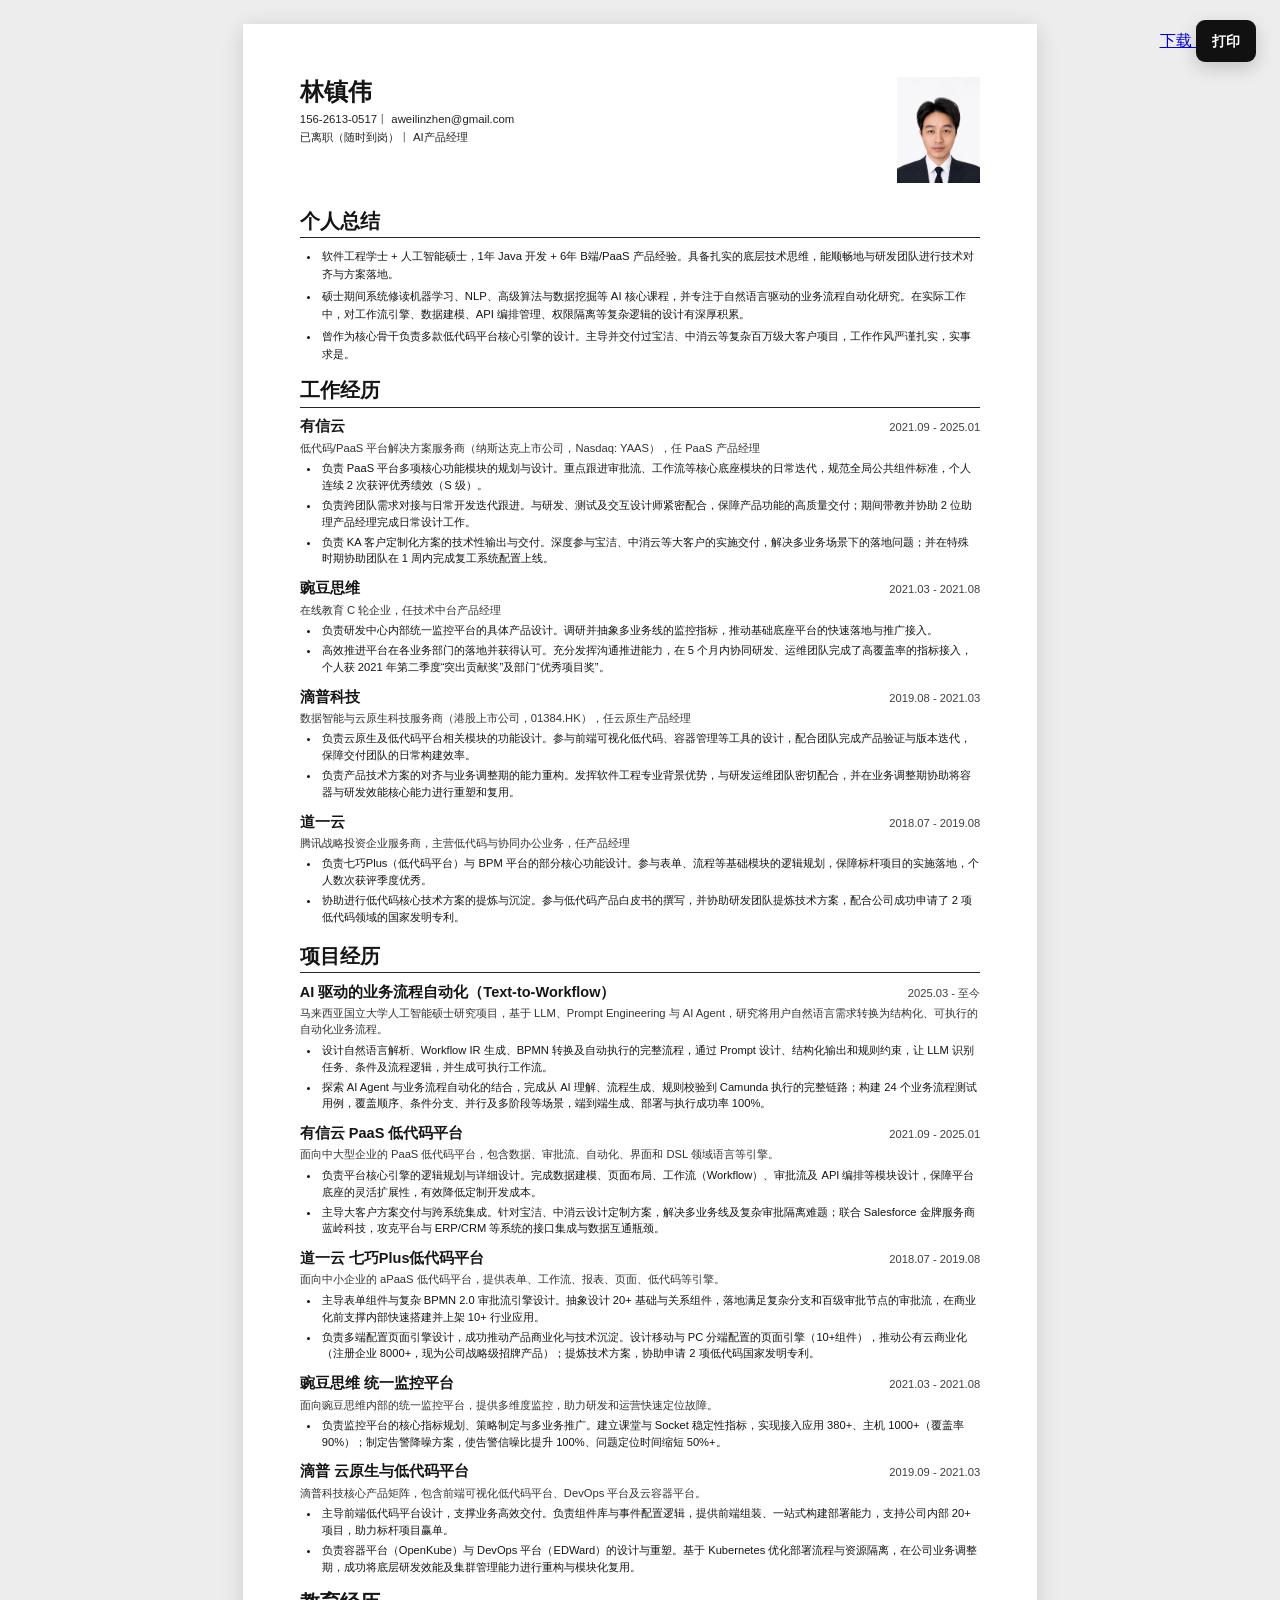
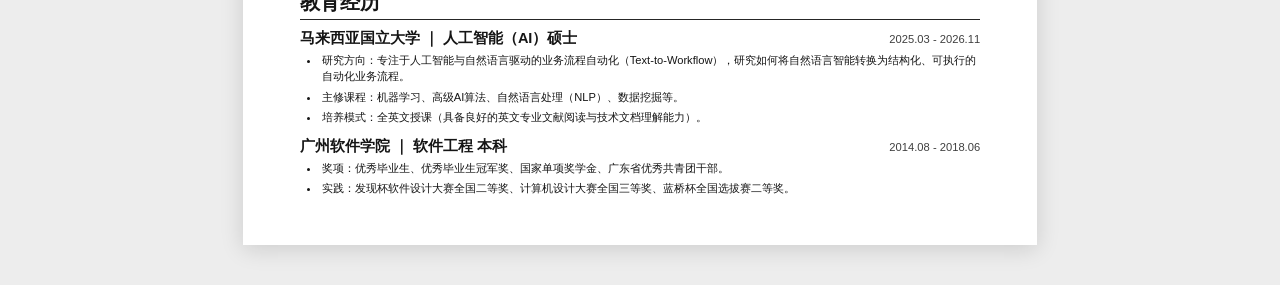
==== index.html @ 9d47ed80 "Update index.html" ====
<!doctype html>
<html lang="zh-CN">

<head>
  <meta charset="UTF-8" />

  <meta
    name="viewport"
    content="width=device-width, initial-scale=1.0"
  />

  <meta
    name="description"
    content="林镇伟 - AI产品经理个人简历"
  />

  <title>
    林镇伟｜AI产品经理简历
  </title>

  <link
    rel="icon"
    type="image/png"
    sizes="32x32"
    href="assets/favicon-lz-32.png"
  />

  <link
    rel="stylesheet"
    href="style.css"
  />

  <script
    defer
    src="resume-data.js"
  ></script>

  <script
    defer
    src="app.js"
  ></script>
</head>

<body>

  <!--
    PC 端页面操作

    下载：
    直接下载仓库根目录 resume.pdf

    打印：
    由 app.js 监听 #printButton
    调用浏览器打印功能
  -->

  <div
    class="page-actions"
    aria-label="简历操作"
  >

    <a
      class="action-button download-button"
      href="resume.pdf"
      download="林镇伟-AI产品经理简历.pdf"
      aria-label="下载简历PDF"
    >
      下载
    </a>

    <button
      id="printButton"
      class="action-button print-button"
      type="button"
      aria-label="打印简历"
    >
      打印
    </button>

  </div>

  <!-- 简历主体 -->

  <main
    id="resume"
    class="resume"
    aria-label="林镇伟AI产品经理简历"
  ></main>

</body>

</html>
---- style.css ----
:root {
  color-scheme: light;

  --paper-width: 210mm;
  --paper-height: 297mm;

  --paper-bg: #ffffff;
  --canvas-bg: #ededed;

  --text: #151515;
  --muted: #3f3f3f;
  --line: #262626;

  --screen-gap: 24px;
}

/* =========================
   基础设置
========================= */

*,
*::before,
*::after {
  box-sizing: border-box;
}

html,
body {
  margin: 0;
  min-height: 100%;
}

body {
  background: var(--canvas-bg);
  color: var(--text);

  font-family:
    "PingFang SC",
    "Microsoft YaHei",
    "Noto Sans CJK SC",
    Arial,
    sans-serif;

  -webkit-font-smoothing: antialiased;
  -moz-osx-font-smoothing: grayscale;

  -webkit-print-color-adjust: exact;
  print-color-adjust: exact;
}

/* =========================
   简历整体
========================= */

.resume {
  display: flex;
  flex-direction: column;
  align-items: center;

  gap: var(--screen-gap);

  padding: 24px 16px 40px;
}

/* =========================
   默认 A4 页面
========================= */

.resume-page {
  width: min(
    var(--paper-width),
    calc(100vw - 32px)
  );

  height: var(--paper-height);

  padding:
    14mm
    15mm
    12mm;

  overflow: hidden;

  background: var(--paper-bg);

  box-shadow:
    0 4px 22px
    rgb(0 0 0 / 14%);
}

/* =========================
   顶部个人信息
========================= */

.profile-header {
  min-height: 31mm;

  display: flex;
  align-items: flex-start;
  justify-content: space-between;

  gap: 18px;

  margin-bottom: 4.5mm;
}

.profile-main {
  min-width: 0;
  padding-top: 0.5mm;
}

.profile-main h1 {
  margin:
    0
    0
    1.6mm;

  font-size: 24px;
  line-height: 1.1;

  font-weight: 700;

  letter-spacing: 0.01em;
}

/* =========================
   联系方式 / 求职状态
========================= */

.contact-line,
.status-line {
  display: flex;
  flex-wrap: wrap;
  align-items: center;

  gap: 0;

  margin: 0;

  font-size: 11.4px;
  line-height: 1.55;

  color: #222;
}

/*
  只在第2个及后续项目前添加分隔符。
  避免首项前出现多余的“丨”。
*/

.contact-line span + span::before,
.status-line span + span::before {
  content: " 丨 ";
  color: #555;
}

/* =========================
   头像
========================= */

.profile-photo {
  width: 22mm;
  height: 28mm;

  object-fit: cover;
  object-position: center 20%;

  flex: 0 0 auto;
}

/* =========================
   模块
========================= */

.resume-section + .resume-section {
  margin-top: 4.5mm;
}

.section-title {
  margin:
    0
    0
    2.6mm;

  padding:
    0
    0
    1.4mm;

  border-bottom:
    1.6px solid
    var(--line);

  font-size: 20px;
  line-height: 1.05;

  font-weight: 700;
}

/* =========================
   列表
========================= */

.bullet-list {
  margin: 0;

  padding-left: 5.3mm;

  font-size: 11.3px;
  line-height: 1.55;
}

.bullet-list li {
  margin:
    0
    0
    1.35mm;

  padding-left: 0.5mm;
}

.bullet-list li:last-child {
  margin-bottom: 0;
}

/* =========================
   工作经历 / 项目经历 / 教育经历
========================= */

.entry {
  margin:
    0
    0
    3.2mm;

  break-inside: avoid;
  page-break-inside: avoid;
}

.entry:last-child {
  margin-bottom: 0;
}

/* 标题 + 日期 */

.entry-heading {
  display: grid;

  grid-template-columns:
    minmax(0, 1fr)
    auto;

  align-items: baseline;

  gap: 10mm;

  margin-bottom: 0.7mm;
}

.entry-heading h3 {
  margin: 0;

  font-size: 14.5px;
  line-height: 1.35;

  font-weight: 700;
}

.entry-heading time {
  white-space: nowrap;

  font-size: 11.2px;
  line-height: 1.35;

  color: var(--muted);
}

/* 公司 / 项目简介 */

.entry-subtitle {
  margin:
    0
    0
    1.1mm;

  font-size: 11.2px;
  line-height: 1.45;

  color: #333;
}

/* 经历正文 */

.entry .bullet-list {
  font-size: 11.15px;
  line-height: 1.5;
}

.entry .bullet-list li {
  margin-bottom: 0.9mm;
}

/* =========================
   打印按钮
========================= */

.page-actions {
  position: fixed;

  top: 20px;
  right: 24px;

  z-index: 30;
}

.print-button {
  min-height: 42px;

  padding:
    0
    16px;

  border: 0;
  border-radius: 9px;

  background: #111;
  color: #fff;

  font:
    600
    14px / 1
    "PingFang SC",
    "Microsoft YaHei",
    Arial,
    sans-serif;

  box-shadow:
    0 6px 18px
    rgb(0 0 0 / 18%);

  cursor: pointer;
}

.print-button:hover {
  background: #2b2b2b;
}

.print-button:disabled {
  opacity: 0.65;
  cursor: wait;
}

/* =========================================================
   PC 浏览模式
   两个 resume-page 在视觉上合并成一张连续长页
========================================================= */

@media screen and (min-width: 721px) {

  .resume {
    display: block;

    width: min(
      var(--paper-width),
      calc(100vw - 32px)
    );

    margin:
      24px
      auto
      40px;

    padding: 0;

    background: #fff;

    box-shadow:
      0 4px 22px
      rgb(0 0 0 / 14%);
  }

  .resume-page {
    width: 100%;

    /*
      PC 浏览时取消 A4 固定高度。
      内容根据实际长度自然撑开。
    */
    height: auto;
    min-height: 0;

    margin: 0;

    overflow: visible;

    background: #fff;

    box-shadow: none;
  }

  /*
    第一页底部不再保留完整 A4 下边距，
    避免工作经历和项目经历之间出现过大空白。
  */

  .page-one {
    padding-bottom: 0;
  }

  /*
    第二页在 PC 端只是上一部分内容的延续，
    仅保留正常模块级间距。
  */

  .page-two {
    padding-top: 4.5mm;
  }
}

/* =========================
   手机端
========================= */

@media screen and (max-width: 720px) {

  :root {
    --screen-gap: 14px;
  }

  .resume {
    padding:
      12px
      8px
      24px;
  }

  /*
    手机端也取消固定 A4 高度，
    避免出现大量空白区域。
  */

  .resume-page {
    width:
      calc(100vw - 16px);

    height: auto;
    min-height: 0;

    padding:
      7vw
      6.2vw;

    overflow: visible;

    box-shadow:
      0 2px 14px
      rgb(0 0 0 / 12%);
  }

  /*
    手机端视觉上同样连续显示。
  */

  .page-one {
    padding-bottom: 0;
  }

  .page-two {
    padding-top: 5vw;
  }

  .page-actions {
    display: none;
  }

  .profile-header {
    min-height: 0;
  }

  .profile-photo {
    width: 18vw;
    height: 23vw;

    max-width: 82px;
    max-height: 105px;
  }

  .profile-main h1 {
    font-size:
      clamp(
        20px,
        5.5vw,
        24px
      );
  }

  .section-title {
    font-size:
      clamp(
        17px,
        4.7vw,
        20px
      );
  }

  .entry-heading {
    gap: 8px;
  }

  .entry-heading h3 {
    font-size:
      clamp(
        12px,
        3.5vw,
        14.5px
      );
  }

  .entry-heading time,
  .entry-subtitle,
  .bullet-list,
  .entry .bullet-list,
  .contact-line,
  .status-line {
    font-size:
      clamp(
        9px,
        2.65vw,
        11.3px
      );
  }
}

/* =========================================================
   打印设置
========================================================= */

@page {
  size: A4 portrait;
  margin: 0;
}

@media print {

  html,
  body {
    margin: 0 !important;
    padding: 0 !important;

    width: auto !important;

    height: auto !important;
    min-height: 0 !important;

    background: #fff !important;

    overflow: visible !important;
  }

  body {
    -webkit-print-color-adjust:
      exact
      !important;

    print-color-adjust:
      exact
      !important;
  }

  /* 隐藏打印按钮 */

  .page-actions {
    display: none !important;
  }

  /* =========================
     打印容器
  ========================= */

  .resume {
    display: block !important;

    width:
      var(--paper-width)
      !important;

    margin: 0 !important;
    padding: 0 !important;

    background:
      #fff
      !important;

    box-shadow:
      none
      !important;
  }

  /*
    打印时重新恢复为两张标准 A4 页面。

    使用 296mm 而不是刚好 297mm，
    给 Chrome / Edge / Safari 的 mm→px
    换算留下约 1mm 的安全余量。

    避免：
    - 多出第3张空白页
    - 第二页底部被裁切
    - 浏览器自动缩放
  */

  .resume-page {
    display: block !important;

    width:
      var(--paper-width)
      !important;

    height:
      296mm
      !important;

    min-height:
      296mm
      !important;

    max-height:
      296mm
      !important;

    margin:
      0
      !important;

    padding:
      14mm
      15mm
      12mm
      !important;

    overflow:
      hidden
      !important;

    background:
      #fff
      !important;

    box-shadow:
      none
      !important;

    /*
      不对整页设置 avoid。
      否则可能和强制分页规则冲突。
    */

    break-inside:
      auto
      !important;

    page-break-inside:
      auto
      !important;

    break-before:
      auto
      !important;

    page-break-before:
      auto
      !important;
  }

  /*
    第一页结束后强制分页。

    结构：

    第1页
    ───────
    第2页
  */

  .resume-page:first-child {
    break-after:
      page
      !important;

    page-break-after:
      always
      !important;
  }

  /*
    最后一页不再继续分页。
  */

  .resume-page:last-child {
    break-after:
      auto
      !important;

    page-break-after:
      auto
      !important;
  }

  /*
    单条工作经历 / 项目经历
    尽量不要跨页拆分。
  */

  .entry {
    break-inside:
      avoid-page
      !important;

    page-break-inside:
      avoid
      !important;
  }

  /*
    打印时禁用动画与过渡，
    避免浏览器捕捉到中间状态。
  */

  *,
  *::before,
  *::after {
    animation:
      none
      !important;

    transition:
      none
      !important;
  }
}
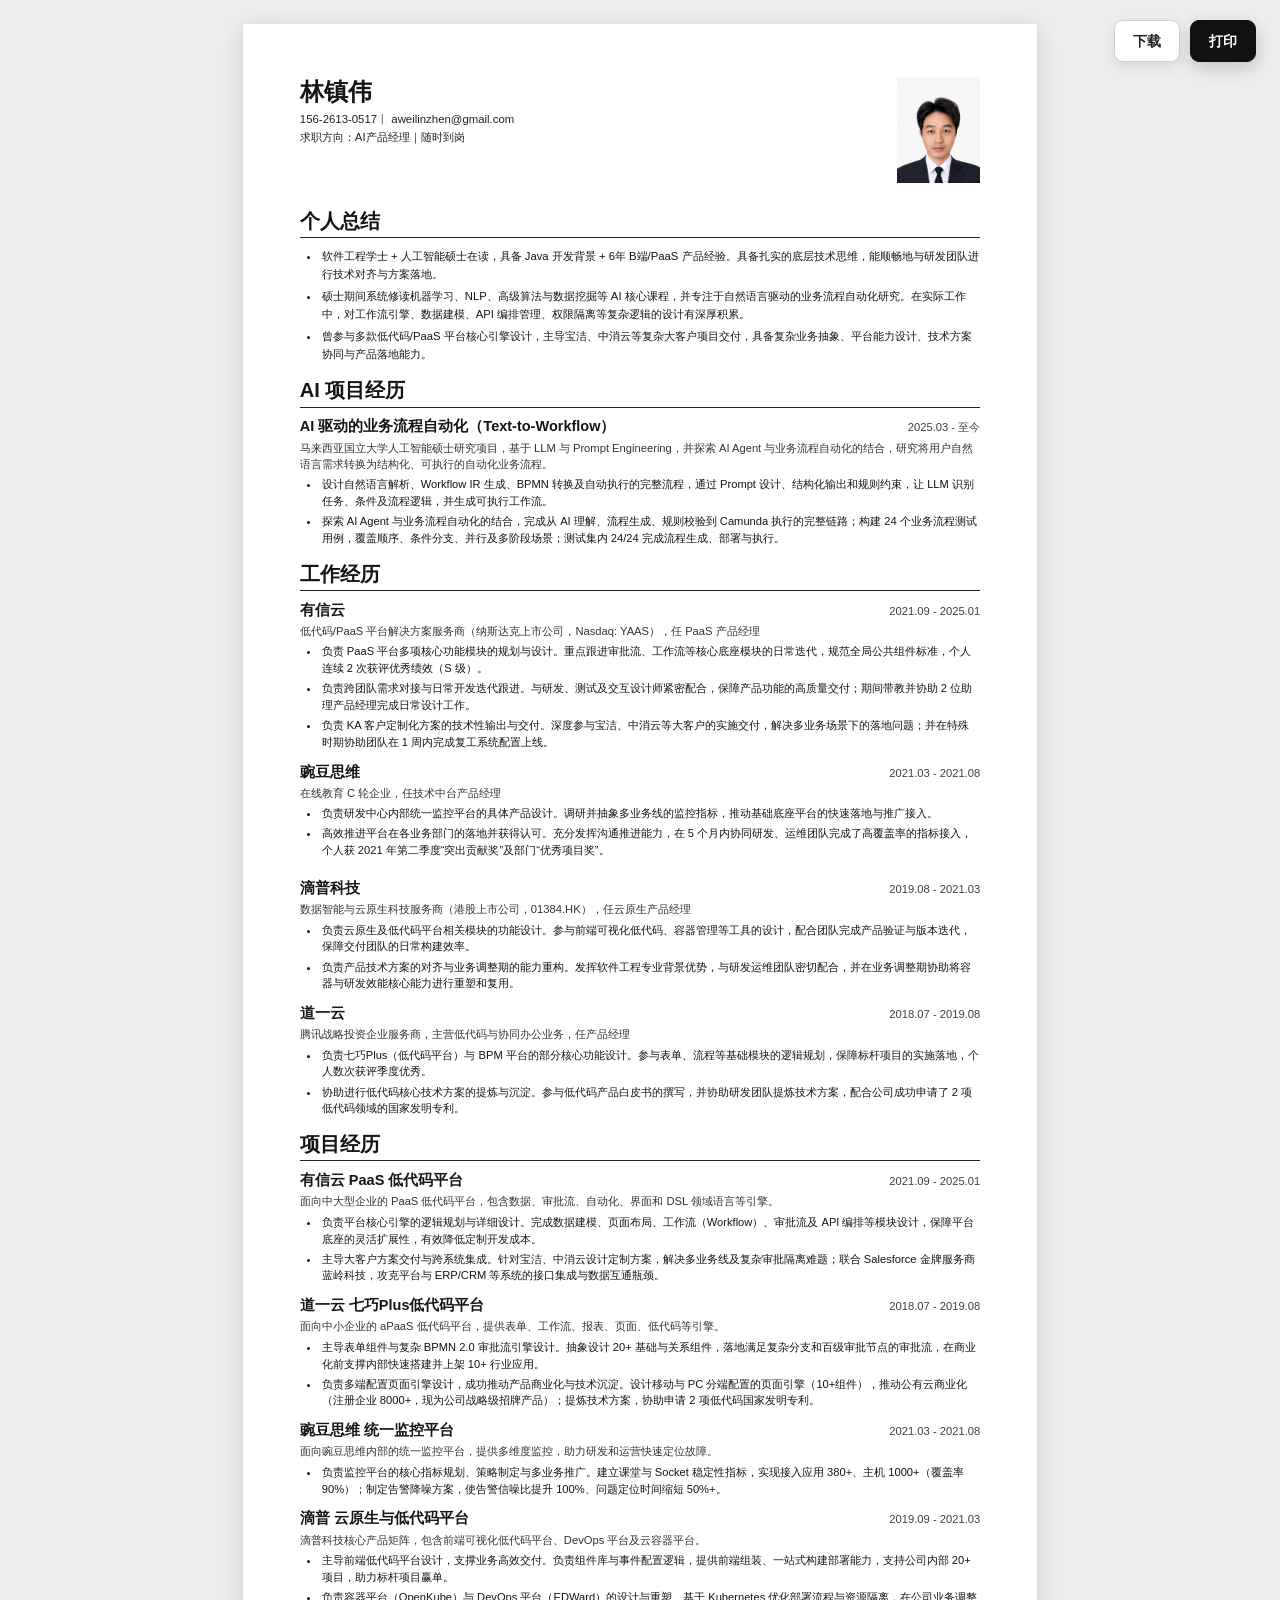
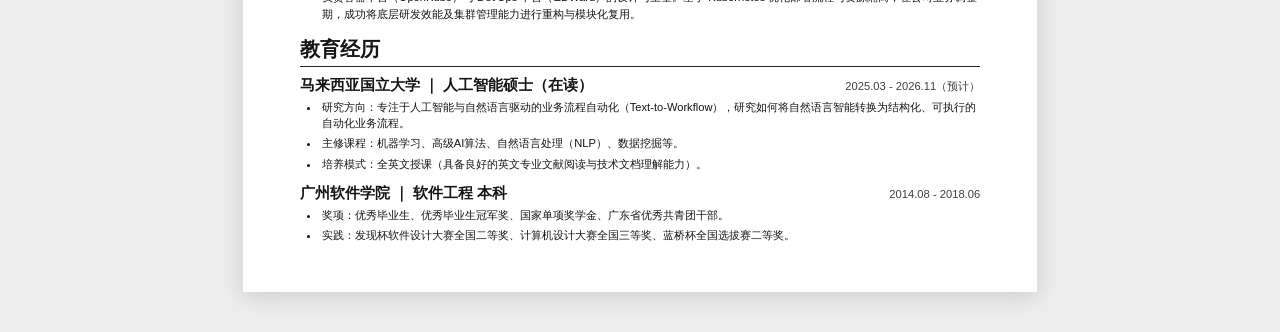
==== commit 89449a73: "Add files via upload" ====
--- a/index.html
+++ b/index.html
@@ -1,22 +1,11 @@
 <!doctype html>
 <html lang="zh-CN">
-
 <head>
   <meta charset="UTF-8" />
+  <meta name="viewport" content="width=device-width, initial-scale=1.0" />
+  <meta name="description" content="林镇伟 - AI产品经理个人简历" />
 
-  <meta
-    name="viewport"
-    content="width=device-width, initial-scale=1.0"
-  />
-
-  <meta
-    name="description"
-    content="林镇伟 - AI产品经理个人简历"
-  />
-
-  <title>
-    林镇伟｜AI产品经理简历
-  </title>
+  <title>林镇伟｜AI产品经理简历</title>
 
   <link
     rel="icon"
@@ -27,43 +16,37 @@
 
   <link
     rel="stylesheet"
-    href="style.css"
+    href="style.css?v=20260721-ai-project-v2"
   />
 
   <script
     defer
-    src="resume-data.js"
+    src="resume-data.js?v=20260721-ai-project-v2"
   ></script>
 
   <script
     defer
-    src="app.js"
+    src="app.js?v=20260721-ai-project-v2"
   ></script>
 </head>
 
 <body>
 
   <!--
-    PC 端页面操作
-
-    下载：
-    直接下载仓库根目录 resume.pdf
-
-    打印：
-    由 app.js 监听 #printButton
-    调用浏览器打印功能
+    注意：按钮只在 index.html 定义一次。
+    app.js 不再创建下载按钮或打印按钮。
+    因此不会出现两个“下载”。
   -->
-
   <div
     class="page-actions"
     aria-label="简历操作"
   >
-
     <a
+      id="downloadButton"
       class="action-button download-button"
       href="resume.pdf"
       download="林镇伟-AI产品经理简历.pdf"
-      aria-label="下载简历PDF"
+      aria-label="下载简历 PDF"
     >
       下载
     </a>
@@ -76,17 +59,13 @@
     >
       打印
     </button>
-
   </div>
-
-  <!-- 简历主体 -->
 
   <main
     id="resume"
     class="resume"
-    aria-label="林镇伟AI产品经理简历"
+    aria-label="林镇伟 AI 产品经理简历"
   ></main>
 
 </body>
-
 </html>
--- a/style.css
+++ b/style.css
@@ -2,7 +2,6 @@
   color-scheme: light;
 
   --paper-width: 210mm;
-  --paper-height: 297mm;
 
   --paper-bg: #ffffff;
   --canvas-bg: #ededed;
@@ -10,12 +9,10 @@
   --text: #151515;
   --muted: #3f3f3f;
   --line: #262626;
-
-  --screen-gap: 24px;
-}
-
-/* =========================
-   基础设置
+}
+
+/* =========================
+   基础
 ========================= */
 
 *,
@@ -43,49 +40,53 @@
 
   -webkit-font-smoothing: antialiased;
   -moz-osx-font-smoothing: grayscale;
-
-  -webkit-print-color-adjust: exact;
-  print-color-adjust: exact;
-}
-
-/* =========================
-   简历整体
+}
+
+/* =========================
+   PC：连续长页
 ========================= */
 
 .resume {
-  display: flex;
-  flex-direction: column;
-  align-items: center;
-
-  gap: var(--screen-gap);
-
-  padding: 24px 16px 40px;
-}
-
-/* =========================
-   默认 A4 页面
-========================= */
-
-.resume-page {
   width: min(
     var(--paper-width),
     calc(100vw - 32px)
   );
 
-  height: var(--paper-height);
+  margin: 24px auto 40px;
+  padding: 0;
+
+  background: var(--paper-bg);
+
+  box-shadow:
+    0 4px 22px
+    rgb(0 0 0 / 14%);
+}
+
+.resume-page {
+  width: 100%;
+  height: auto;
+  min-height: 0;
 
   padding:
     14mm
     15mm
     12mm;
 
-  overflow: hidden;
+  overflow: visible;
 
   background: var(--paper-bg);
-
-  box-shadow:
-    0 4px 22px
-    rgb(0 0 0 / 14%);
+}
+
+/*
+  PC 端视觉上合并成一张长页。
+*/
+
+.page-one {
+  padding-bottom: 0;
+}
+
+.page-two {
+  padding-top: 4.5mm;
 }
 
 /* =========================
@@ -106,14 +107,12 @@
 
 .profile-main {
   min-width: 0;
+
   padding-top: 0.5mm;
 }
 
 .profile-main h1 {
-  margin:
-    0
-    0
-    1.6mm;
+  margin: 0 0 1.6mm;
 
   font-size: 24px;
   line-height: 1.1;
@@ -124,7 +123,7 @@
 }
 
 /* =========================
-   联系方式 / 求职状态
+   联系方式 / 状态
 ========================= */
 
 .contact-line,
@@ -133,8 +132,6 @@
   flex-wrap: wrap;
   align-items: center;
 
-  gap: 0;
-
   margin: 0;
 
   font-size: 11.4px;
@@ -144,8 +141,7 @@
 }
 
 /*
-  只在第2个及后续项目前添加分隔符。
-  避免首项前出现多余的“丨”。
+  从第二个字段开始添加分隔符。
 */
 
 .contact-line span + span::before,
@@ -177,15 +173,9 @@
 }
 
 .section-title {
-  margin:
-    0
-    0
-    2.6mm;
-
-  padding:
-    0
-    0
-    1.4mm;
+  margin: 0 0 2.6mm;
+
+  padding: 0 0 1.4mm;
 
   border-bottom:
     1.6px solid
@@ -211,10 +201,7 @@
 }
 
 .bullet-list li {
-  margin:
-    0
-    0
-    1.35mm;
+  margin: 0 0 1.35mm;
 
   padding-left: 0.5mm;
 }
@@ -224,24 +211,16 @@
 }
 
 /* =========================
-   工作经历 / 项目经历 / 教育经历
+   工作 / 项目 / 教育经历
 ========================= */
 
 .entry {
-  margin:
-    0
-    0
-    3.2mm;
-
-  break-inside: avoid;
-  page-break-inside: avoid;
+  margin: 0 0 3.2mm;
 }
 
 .entry:last-child {
   margin-bottom: 0;
 }
-
-/* 标题 + 日期 */
 
 .entry-heading {
   display: grid;
@@ -275,21 +254,14 @@
   color: var(--muted);
 }
 
-/* 公司 / 项目简介 */
-
 .entry-subtitle {
-  margin:
-    0
-    0
-    1.1mm;
+  margin: 0 0 1.1mm;
 
   font-size: 11.2px;
   line-height: 1.45;
 
   color: #333;
 }
-
-/* 经历正文 */
 
 .entry .bullet-list {
   font-size: 11.15px;
@@ -300,9 +272,9 @@
   margin-bottom: 0.9mm;
 }
 
-/* =========================
-   打印按钮
-========================= */
+/* =========================================================
+   PC 操作按钮
+========================================================= */
 
 .page-actions {
   position: fixed;
@@ -311,20 +283,23 @@
   right: 24px;
 
   z-index: 30;
-}
-
-.print-button {
-  min-height: 42px;
-
-  padding:
-    0
-    16px;
-
-  border: 0;
+
+  display: flex;
+  align-items: center;
+
+  gap: 10px;
+}
+
+.action-button {
+  height: 42px;
+
+  display: inline-flex;
+  align-items: center;
+  justify-content: center;
+
+  padding: 0 18px;
+
   border-radius: 9px;
-
-  background: #111;
-  color: #fff;
 
   font:
     600
@@ -334,15 +309,52 @@
     Arial,
     sans-serif;
 
+  text-decoration: none;
+
+  cursor: pointer;
+  user-select: none;
+
+  transition:
+    background-color 0.15s ease,
+    border-color 0.15s ease,
+    color 0.15s ease,
+    transform 0.15s ease;
+}
+
+/* 下载 */
+
+.download-button {
+  border: 1px solid #d0d0d0;
+
+  background: #ffffff;
+  color: #222222;
+
+  box-shadow:
+    0 4px 14px
+    rgb(0 0 0 / 10%);
+}
+
+.download-button:hover {
+  background: #f5f5f5;
+  border-color: #b8b8b8;
+}
+
+/* 打印 */
+
+.print-button {
+  border: 1px solid #111111;
+
+  background: #111111;
+  color: #ffffff;
+
   box-shadow:
     0 6px 18px
     rgb(0 0 0 / 18%);
-
-  cursor: pointer;
 }
 
 .print-button:hover {
   background: #2b2b2b;
+  border-color: #2b2b2b;
 }
 
 .print-button:disabled {
@@ -350,116 +362,31 @@
   cursor: wait;
 }
 
-/* =========================================================
-   PC 浏览模式
-   两个 resume-page 在视觉上合并成一张连续长页
-========================================================= */
-
-@media screen and (min-width: 721px) {
+.action-button:active {
+  transform: translateY(1px);
+}
+
+/* =========================
+   手机端
+========================= */
+
+@media screen and (max-width: 720px) {
 
   .resume {
-    display: block;
-
-    width: min(
-      var(--paper-width),
-      calc(100vw - 32px)
-    );
-
-    margin:
-      24px
-      auto
-      40px;
-
-    padding: 0;
-
-    background: #fff;
+    width: calc(100vw - 16px);
+
+    margin: 12px auto 24px;
 
     box-shadow:
-      0 4px 22px
-      rgb(0 0 0 / 14%);
+      0 2px 14px
+      rgb(0 0 0 / 12%);
   }
 
   .resume-page {
-    width: 100%;
-
-    /*
-      PC 浏览时取消 A4 固定高度。
-      内容根据实际长度自然撑开。
-    */
-    height: auto;
-    min-height: 0;
-
-    margin: 0;
-
-    overflow: visible;
-
-    background: #fff;
-
-    box-shadow: none;
-  }
-
-  /*
-    第一页底部不再保留完整 A4 下边距，
-    避免工作经历和项目经历之间出现过大空白。
-  */
-
-  .page-one {
-    padding-bottom: 0;
-  }
-
-  /*
-    第二页在 PC 端只是上一部分内容的延续，
-    仅保留正常模块级间距。
-  */
-
-  .page-two {
-    padding-top: 4.5mm;
-  }
-}
-
-/* =========================
-   手机端
-========================= */
-
-@media screen and (max-width: 720px) {
-
-  :root {
-    --screen-gap: 14px;
-  }
-
-  .resume {
-    padding:
-      12px
-      8px
-      24px;
-  }
-
-  /*
-    手机端也取消固定 A4 高度，
-    避免出现大量空白区域。
-  */
-
-  .resume-page {
-    width:
-      calc(100vw - 16px);
-
-    height: auto;
-    min-height: 0;
-
     padding:
       7vw
       6.2vw;
-
-    overflow: visible;
-
-    box-shadow:
-      0 2px 14px
-      rgb(0 0 0 / 12%);
-  }
-
-  /*
-    手机端视觉上同样连续显示。
-  */
+  }
 
   .page-one {
     padding-bottom: 0;
@@ -531,210 +458,33 @@
   }
 }
 
-/* =========================================================
-   打印设置
-========================================================= */
-
-@page {
-  size: A4 portrait;
-  margin: 0;
-}
+/*
+  不再使用当前页面本身的 @media print 去承担打印。
+
+  app.js 会创建一个完全独立的打印 iframe，
+  里面有专用 A4 CSS。
+
+  这样可以避开 Chrome 当前页打印时
+  “只有横线、圆点、头像，正文为空白”的渲染异常。
+*/
 
 @media print {
-
-  html,
-  body {
-    margin: 0 !important;
-    padding: 0 !important;
-
-    width: auto !important;
-
-    height: auto !important;
-    min-height: 0 !important;
-
-    background: #fff !important;
-
-    overflow: visible !important;
-  }
-
-  body {
-    -webkit-print-color-adjust:
-      exact
-      !important;
-
-    print-color-adjust:
-      exact
-      !important;
-  }
-
-  /* 隐藏打印按钮 */
-
   .page-actions {
     display: none !important;
   }
-
-  /* =========================
-     打印容器
-  ========================= */
-
-  .resume {
-    display: block !important;
-
-    width:
-      var(--paper-width)
-      !important;
-
-    margin: 0 !important;
-    padding: 0 !important;
-
-    background:
-      #fff
-      !important;
-
-    box-shadow:
-      none
-      !important;
-  }
-
-  /*
-    打印时重新恢复为两张标准 A4 页面。
-
-    使用 296mm 而不是刚好 297mm，
-    给 Chrome / Edge / Safari 的 mm→px
-    换算留下约 1mm 的安全余量。
-
-    避免：
-    - 多出第3张空白页
-    - 第二页底部被裁切
-    - 浏览器自动缩放
-  */
-
-  .resume-page {
-    display: block !important;
-
-    width:
-      var(--paper-width)
-      !important;
-
-    height:
-      296mm
-      !important;
-
-    min-height:
-      296mm
-      !important;
-
-    max-height:
-      296mm
-      !important;
-
-    margin:
-      0
-      !important;
-
-    padding:
-      14mm
-      15mm
-      12mm
-      !important;
-
-    overflow:
-      hidden
-      !important;
-
-    background:
-      #fff
-      !important;
-
-    box-shadow:
-      none
-      !important;
-
-    /*
-      不对整页设置 avoid。
-      否则可能和强制分页规则冲突。
-    */
-
-    break-inside:
-      auto
-      !important;
-
-    page-break-inside:
-      auto
-      !important;
-
-    break-before:
-      auto
-      !important;
-
-    page-break-before:
-      auto
-      !important;
-  }
-
-  /*
-    第一页结束后强制分页。
-
-    结构：
-
-    第1页
-    ───────
-    第2页
-  */
-
-  .resume-page:first-child {
-    break-after:
-      page
-      !important;
-
-    page-break-after:
-      always
-      !important;
-  }
-
-  /*
-    最后一页不再继续分页。
-  */
-
-  .resume-page:last-child {
-    break-after:
-      auto
-      !important;
-
-    page-break-after:
-      auto
-      !important;
-  }
-
-  /*
-    单条工作经历 / 项目经历
-    尽量不要跨页拆分。
-  */
-
-  .entry {
-    break-inside:
-      avoid-page
-      !important;
-
-    page-break-inside:
-      avoid
-      !important;
-  }
-
-  /*
-    打印时禁用动画与过渡，
-    避免浏览器捕捉到中间状态。
-  */
-
-  *,
-  *::before,
-  *::after {
-    animation:
-      none
-      !important;
-
-    transition:
-      none
-      !important;
-  }
-}
+}
+
+
+/* =========================================================
+   PC 连续长页：隐藏“工作经历（续）”标题
+========================================================= */
+
+@media screen {
+  .screen-only-hidden-title {
+    display: none;
+  }
+
+  .continuation-section {
+    margin-top: 0 !important;
+  }
+}
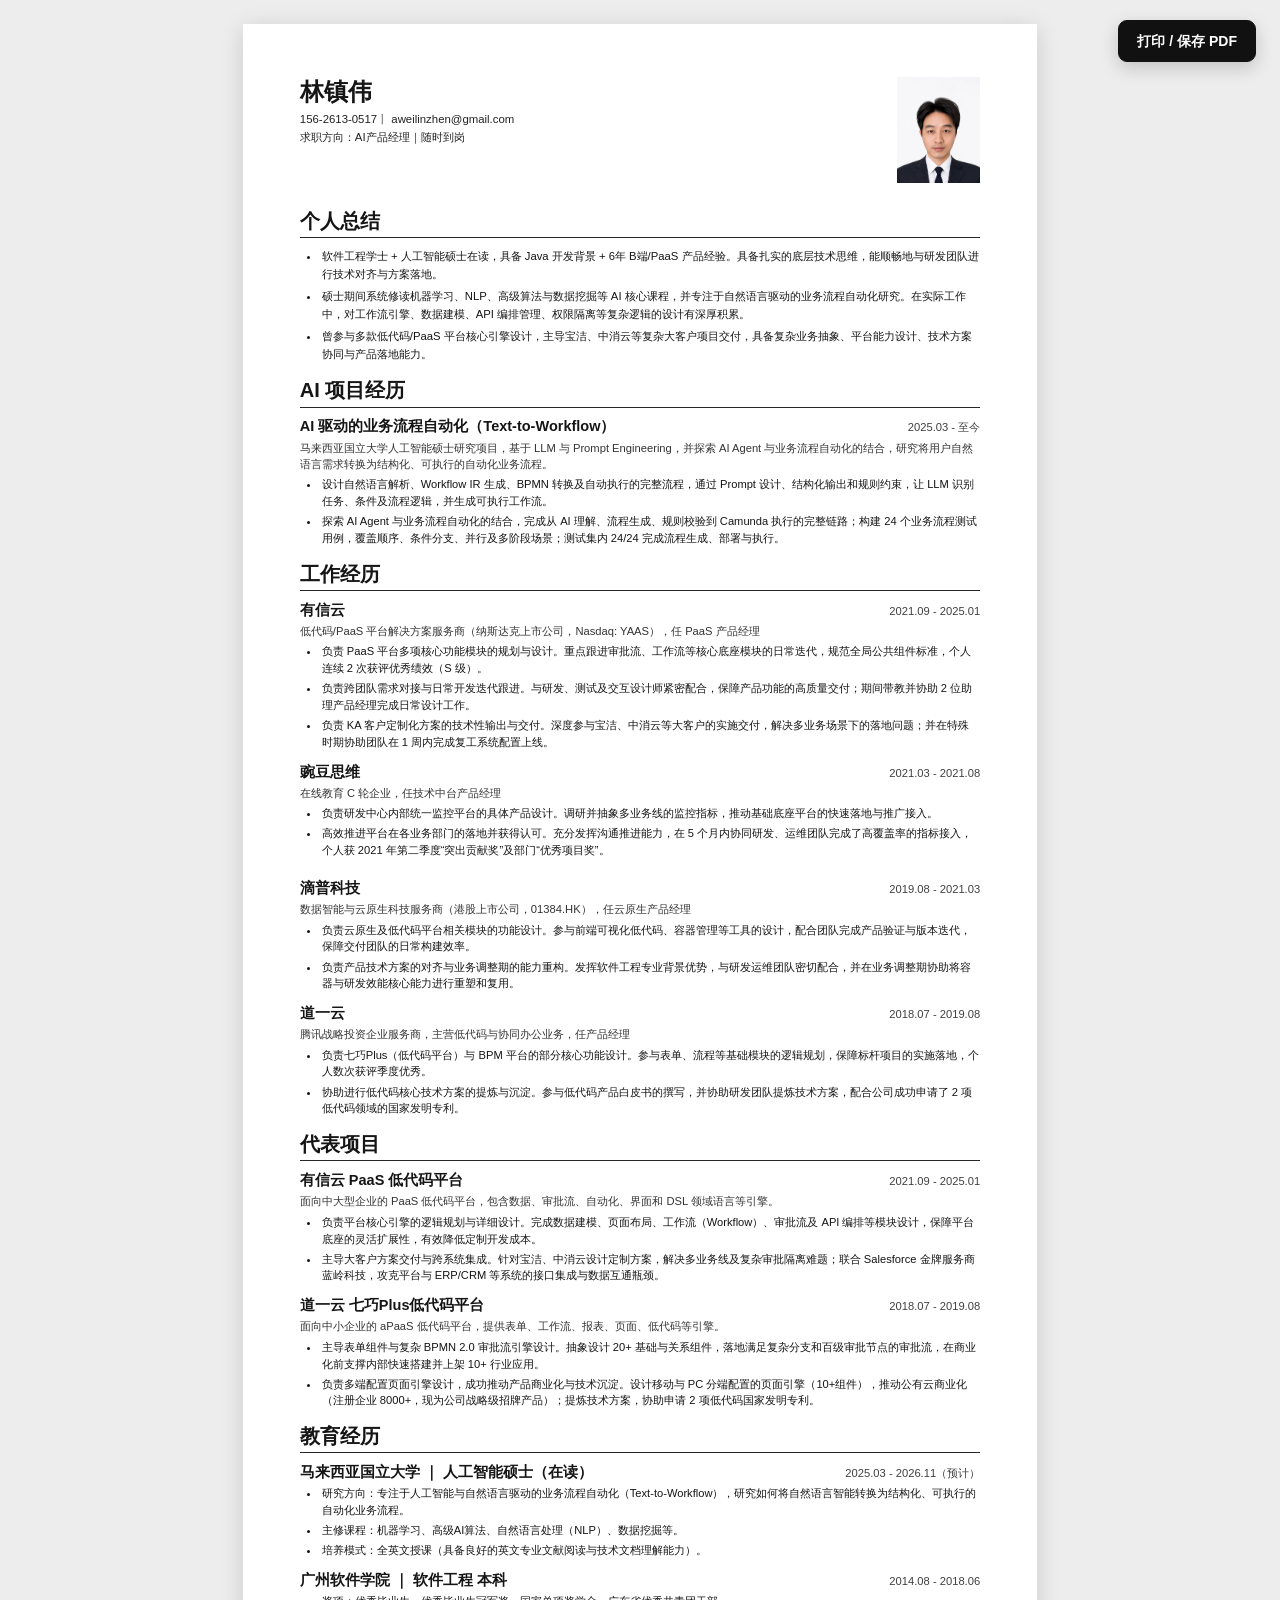
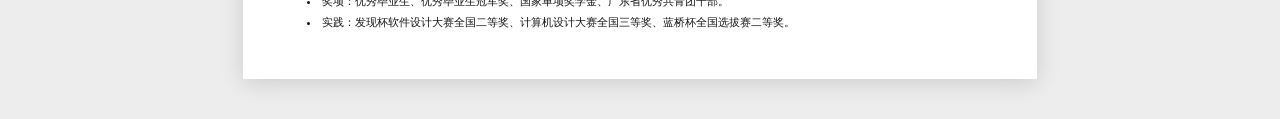
==== commit b96ba8ba: "Update index.html" ====
--- a/index.html
+++ b/index.html
@@ -41,15 +41,6 @@
     class="page-actions"
     aria-label="简历操作"
   >
-    <a
-      id="downloadButton"
-      class="action-button download-button"
-      href="resume.pdf"
-      download="林镇伟-AI产品经理简历.pdf"
-      aria-label="下载简历 PDF"
-    >
-      下载
-    </a>
 
     <button
       id="printButton"
@@ -57,7 +48,7 @@
       type="button"
       aria-label="打印简历"
     >
-      打印
+      打印 / 保存 PDF
     </button>
   </div>
 
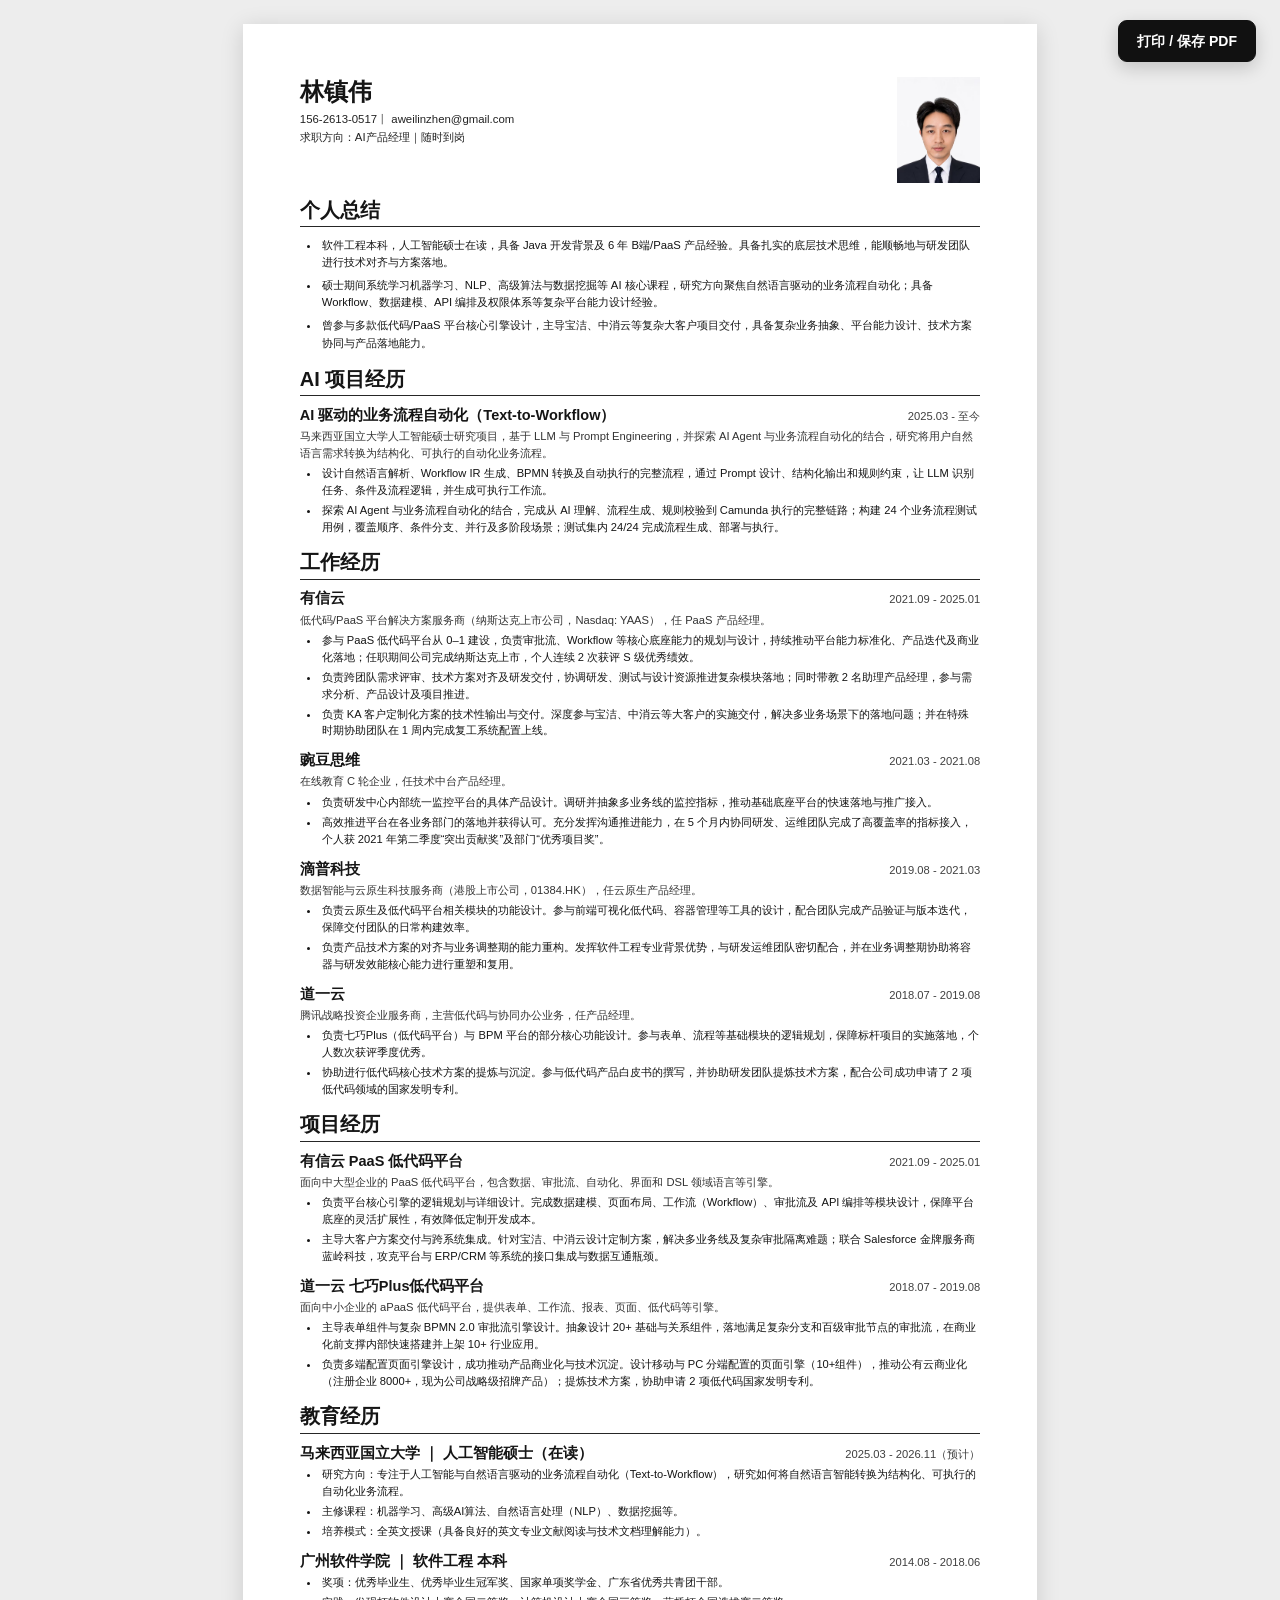
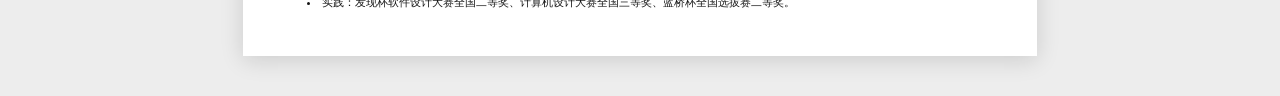
==== commit b30cb5a8: "Add files via upload" ====
--- a/index.html
+++ b/index.html
@@ -16,17 +16,17 @@
 
   <link
     rel="stylesheet"
-    href="style.css?v=20260721-ai-project-v2"
+    href="style.css?v=20260721-print-fixed-v2"
   />
 
   <script
     defer
-    src="resume-data.js?v=20260721-ai-project-v2"
+    src="resume-data.js?v=20260721-print-fixed-v2"
   ></script>
 
   <script
     defer
-    src="app.js?v=20260721-ai-project-v2"
+    src="app.js?v=20260721-print-fixed-v2"
   ></script>
 </head>
 
--- a/style.css
+++ b/style.css
@@ -86,7 +86,7 @@
 }
 
 .page-two {
-  padding-top: 4.5mm;
+  padding-top: 3.2mm;
 }
 
 /* =========================
@@ -102,7 +102,7 @@
 
   gap: 18px;
 
-  margin-bottom: 4.5mm;
+  margin-bottom: 1.5mm;
 }
 
 .profile-main {
@@ -270,6 +270,10 @@
 
 .entry .bullet-list li {
   margin-bottom: 0.9mm;
+}
+
+.entry .bullet-list li:last-child {
+  margin-bottom: 0;
 }
 
 /* =========================================================
@@ -321,23 +325,6 @@
     transform 0.15s ease;
 }
 
-/* 下载 */
-
-.download-button {
-  border: 1px solid #d0d0d0;
-
-  background: #ffffff;
-  color: #222222;
-
-  box-shadow:
-    0 4px 14px
-    rgb(0 0 0 / 10%);
-}
-
-.download-button:hover {
-  background: #f5f5f5;
-  border-color: #b8b8b8;
-}
 
 /* 打印 */
 
@@ -393,7 +380,7 @@
   }
 
   .page-two {
-    padding-top: 5vw;
+    padding-top: 3.2vw;
   }
 
   .page-actions {
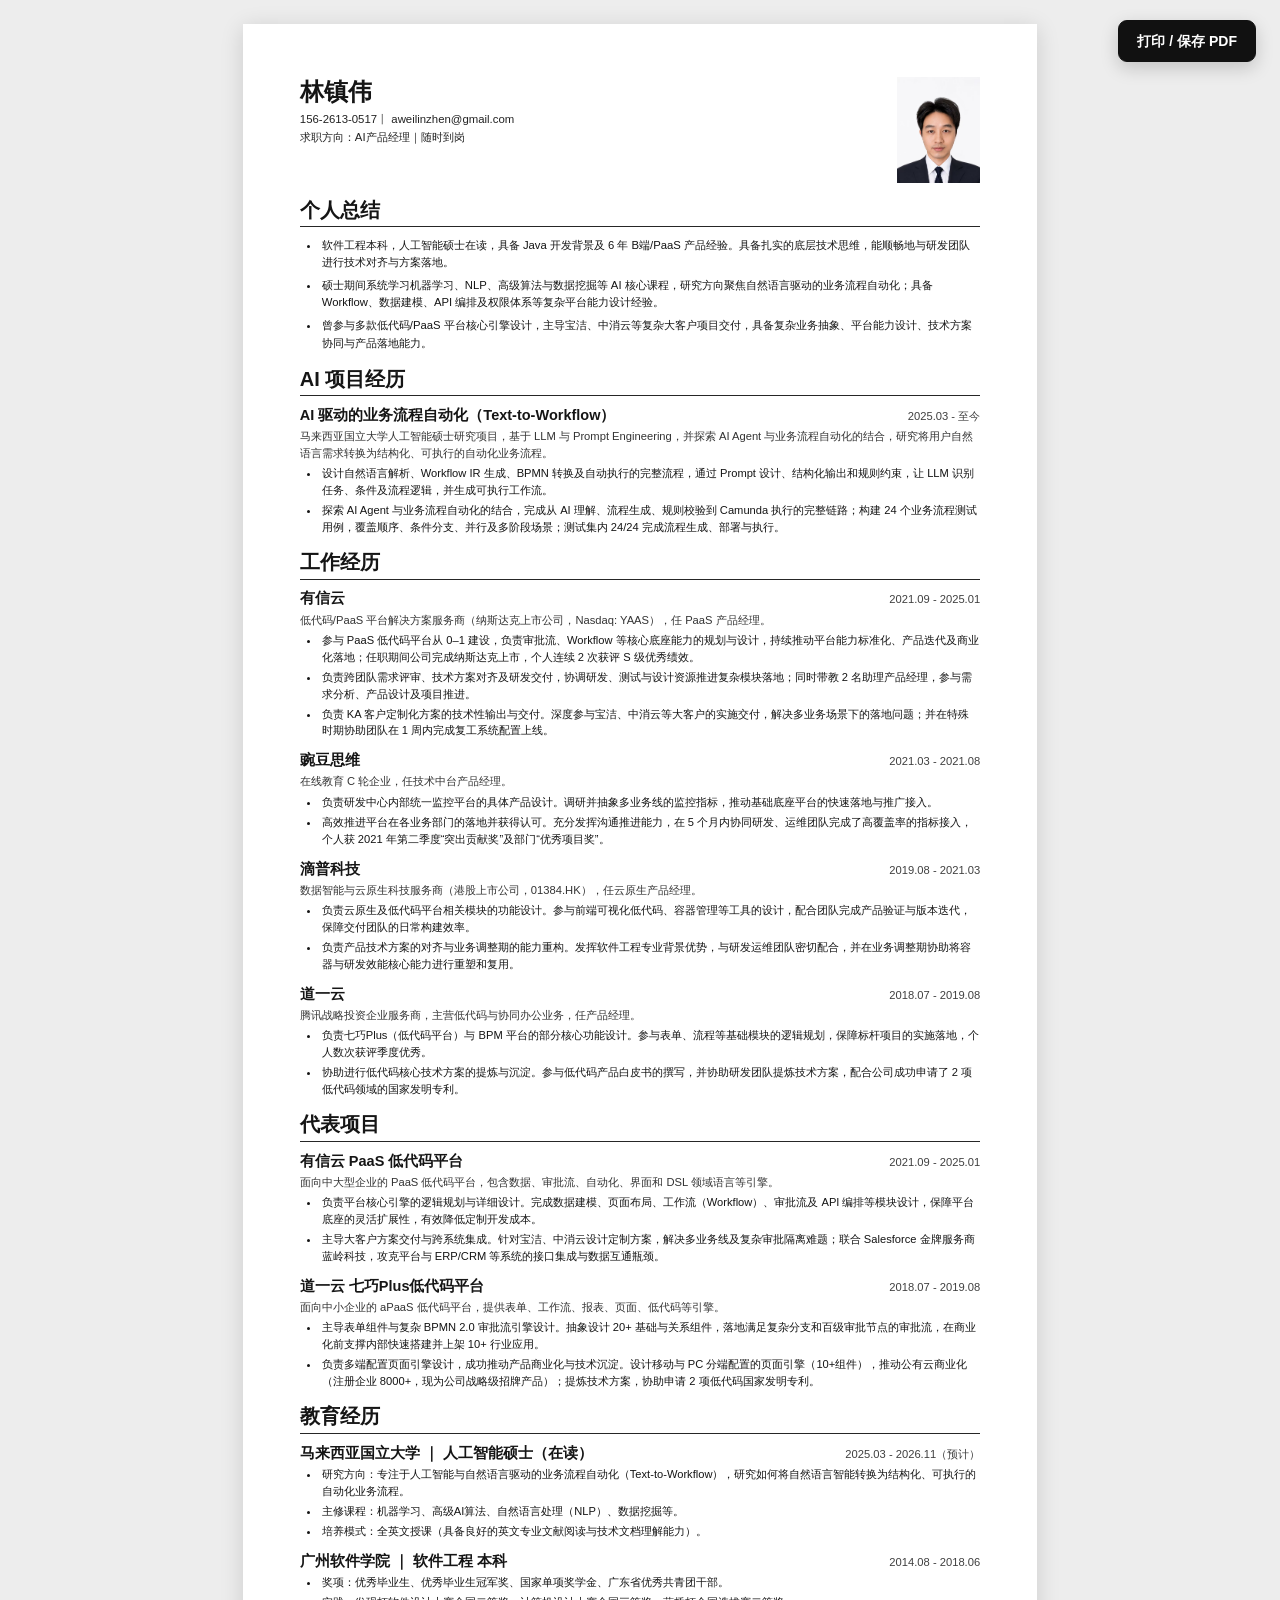
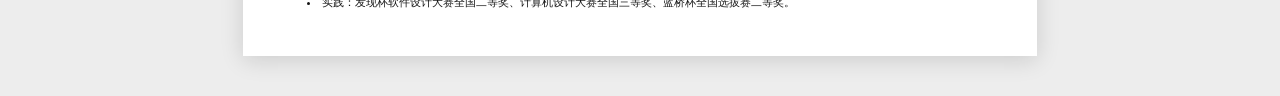
==== commit fd991a5e: "Update index.html" ====
--- a/index.html
+++ b/index.html
@@ -16,18 +16,18 @@
 
   <link
     rel="stylesheet"
-    href="style.css?v=20260721-print-fixed-v2"
+    href="style.css?v=20260721-ai-project-v2"
   />
 
   <script
     defer
-    src="resume-data.js?v=20260721-print-fixed-v2"
+    src="resume-data.js?v=20260721-ai-project-v2"
   ></script>
 
-  <script
-    defer
-    src="app.js?v=20260721-print-fixed-v2"
-  ></script>
+<script
+  defer
+  src="app.js?v=20260721-print-balanced-v4"
+></script>
 </head>
 
 <body>
